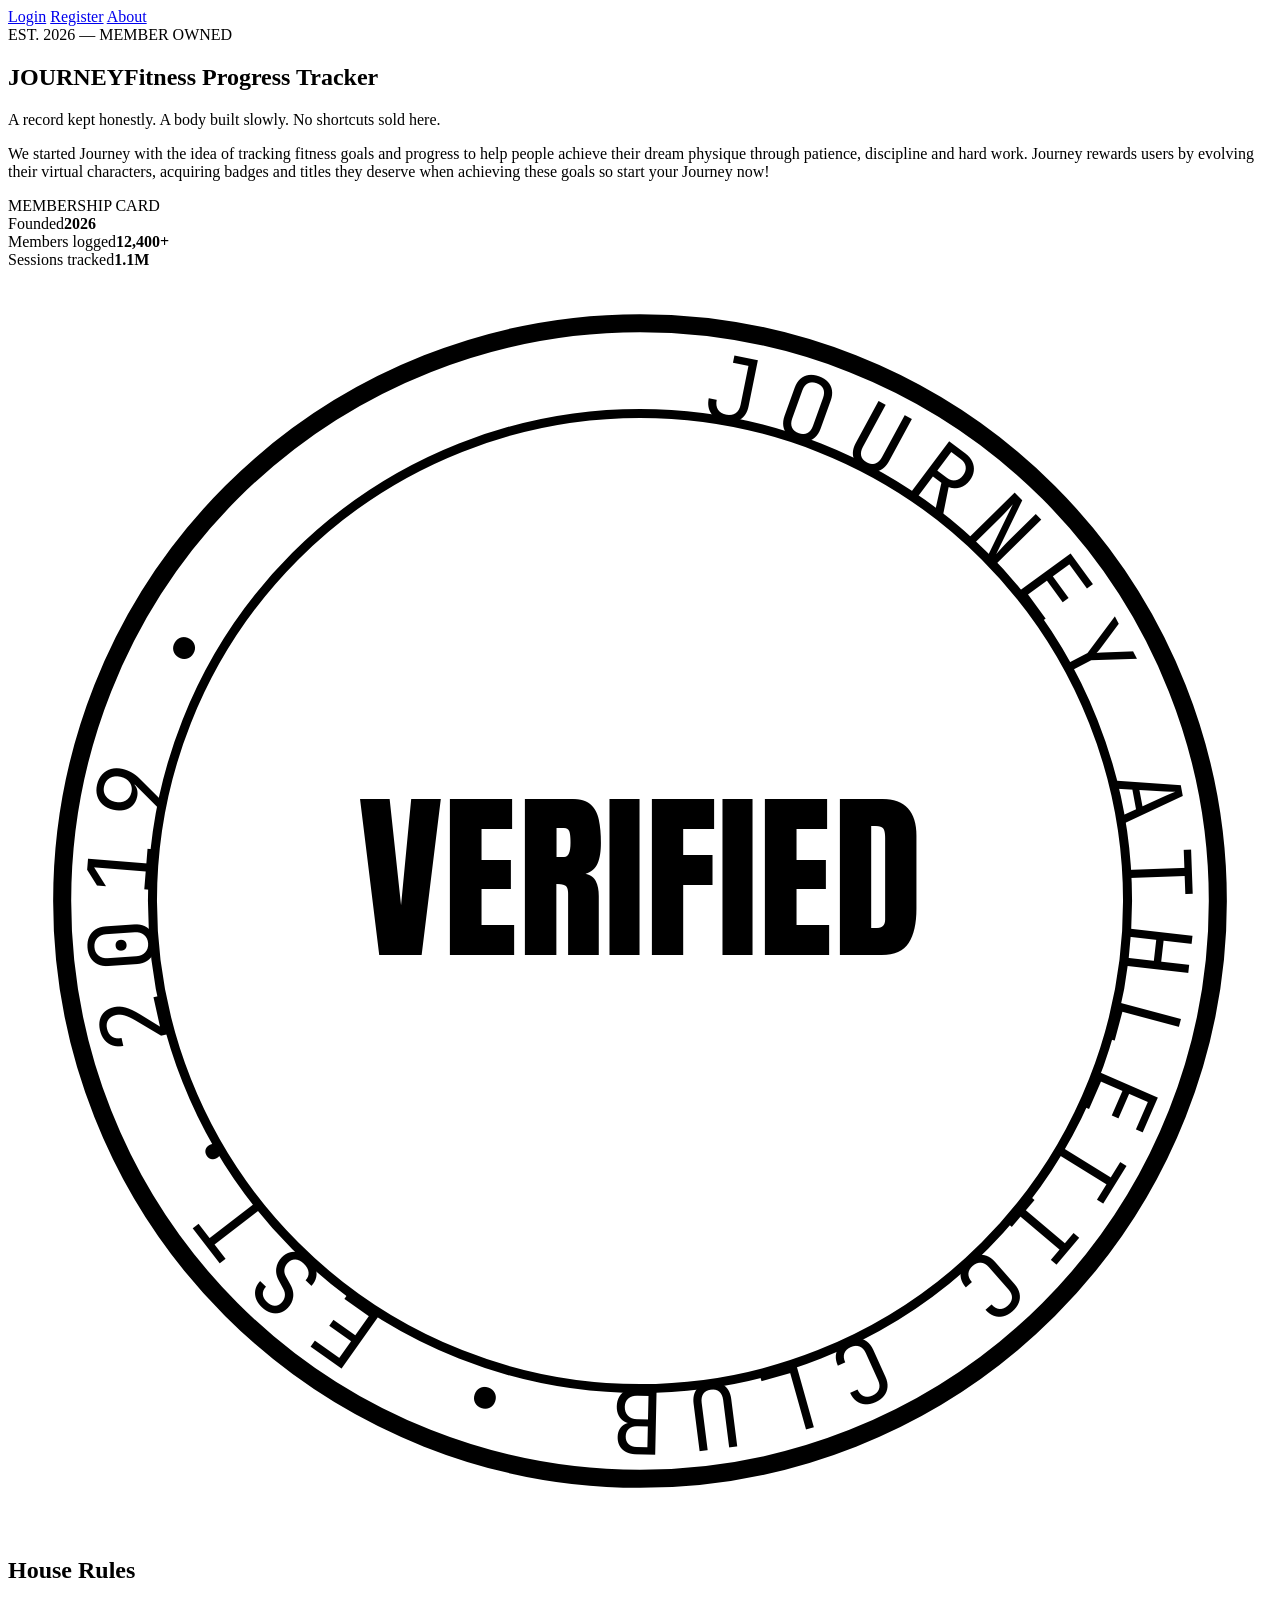
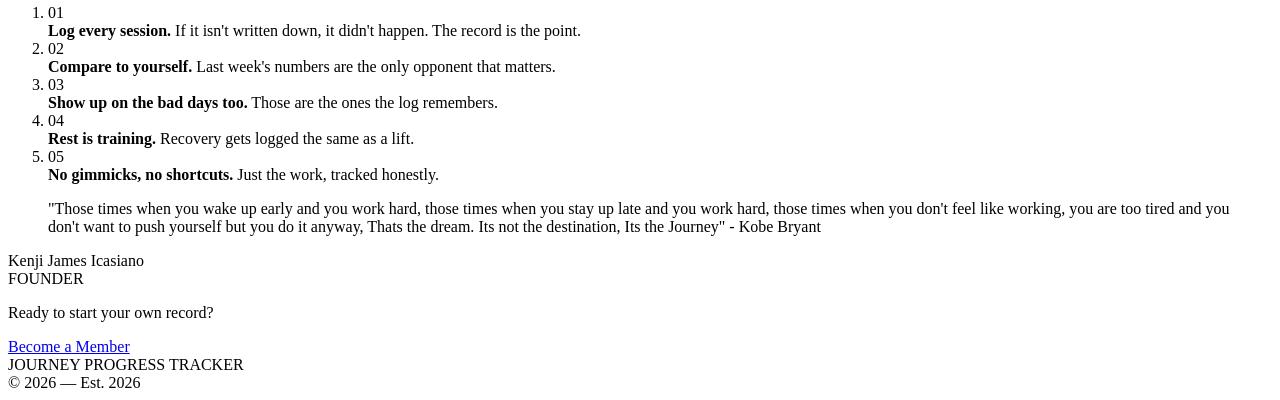
==== about.html @ c95230f8 "Add files via upload" ====
<!DOCTYPE html>
<html lang="en">
<head>
<meta charset="UTF-8">
<meta name="viewport" content="width=device-width, initial-scale=1.0">
<title>JOURNEY — About</title>
<link rel="preconnect" href="https://fonts.googleapis.com">
<link href="https://fonts.googleapis.com/css2?family=Anton&family=Inter:wght@400;500;600;700&family=JetBrains+Mono:wght@500;700&display=swap" rel="stylesheet">
<link rel="stylesheet" href="/css/about.css">
</head>
<body>

  <header class="masthead">
    <nav class="tabs">
      <a href="index.html">Login</a>
      <a href="register.html">Register</a>
      <a href="#" class="active">About</a>
    </nav>
  </header>

  <main>

    <section class="title-block">
      <div class="est">EST. 2026 — MEMBER OWNED</div>
      <h1 class="masthead-title">JOURNEY<span>Fitness Progress Tracker</span></h1>
      <p class="tagline">A record kept honestly. A body built slowly. No shortcuts sold here.</p>
    </section>

    <div class="perforation" aria-hidden="true"></div>

    <section class="story">
      <div class="story-col">
        <span class="dropcap">W</span>e started <span class="green">Journey</span> with the idea of tracking fitness goals and progress to help people achieve their dream physique through patience, discipline and hard work. <span class="green">Journey</span> rewards users by evolving their virtual characters, acquiring badges and titles they deserve when achieving these goals so start your <span class="green">Journey</span> now!</p>
      </div>
      <div class="stat-card">
        <div class="stat-card-head">MEMBERSHIP CARD</div>
        <div class="stat-row"><span>Founded</span><strong>2026</strong></div>
        <div class="stat-row"><span>Members logged</span><strong>12,400+</strong></div>
        <div class="stat-row"><span>Sessions tracked</span><strong>1.1M</strong></div>
        <div class="stamp" aria-hidden="true">
          <svg viewBox="0 0 140 140">
            <circle cx="70" cy="70" r="64" fill="none" stroke="currentColor" stroke-width="2"/>
            <circle cx="70" cy="70" r="54" fill="none" stroke="currentColor" stroke-width="1"/>
            <path id="stampCircle" d="M 70,16 A 54,54 0 1 1 69.9,16" fill="none"/>
            <text font-family="'JetBrains Mono', monospace" font-size="10" letter-spacing="2" fill="currentColor">
              <textPath href="#stampCircle" startOffset="2%">JOURNEY ATHLETIC CLUB • EST. 2019 •</textPath>
            </text>
            <text x="70" y="76" text-anchor="middle" font-family="'Anton', sans-serif" font-size="20" fill="currentColor">VERIFIED</text>
          </svg>
        </div>
      </div>
    </section>

    <section class="rules">
      <h2 class="section-label">House Rules</h2>
      <ol class="manifesto">
        <li><span class="num">01</span><div><strong>Log every session.</strong> If it isn't written down, it didn't happen. The record is the point.</div></li>
        <li><span class="num">02</span><div><strong>Compare to yourself.</strong> Last week's numbers are the only opponent that matters.</div></li>
        <li><span class="num">03</span><div><strong>Show up on the bad days too.</strong> Those are the ones the log remembers.</div></li>
        <li><span class="num">04</span><div><strong>Rest is training.</strong> Recovery gets logged the same as a lift.</div></li>
        <li><span class="num">05</span><div><strong>No gimmicks, no shortcuts.</strong> Just the work, tracked honestly.</div></li>
      </ol>
    </section>

    <section class="quote-block">
      <blockquote>
        "Those times when you wake up early and you work hard, those times when you stay up late and you work hard, those times when you don't feel like working, you are too tired and you don't want to push yourself but you do it anyway, Thats the dream. <span>Its not the destination, Its the Journey</span>" - Kobe Bryant
      </blockquote>
      <div class="quote-attr"> Kenji James Icasiano <br> FOUNDER</div>
    </section>

    <section class="cta">
      <p>Ready to start your own record?</p>
      <a href="register.html" class="btn-join">Become a Member</a>
    </section>

  </main>

  <footer class="letterhead">
    <div>JOURNEY PROGRESS TRACKER</div>
    <div>© 2026 — Est. 2026</div>
  </footer>

<script src="/js/about.js"></script>
</body>
</html>
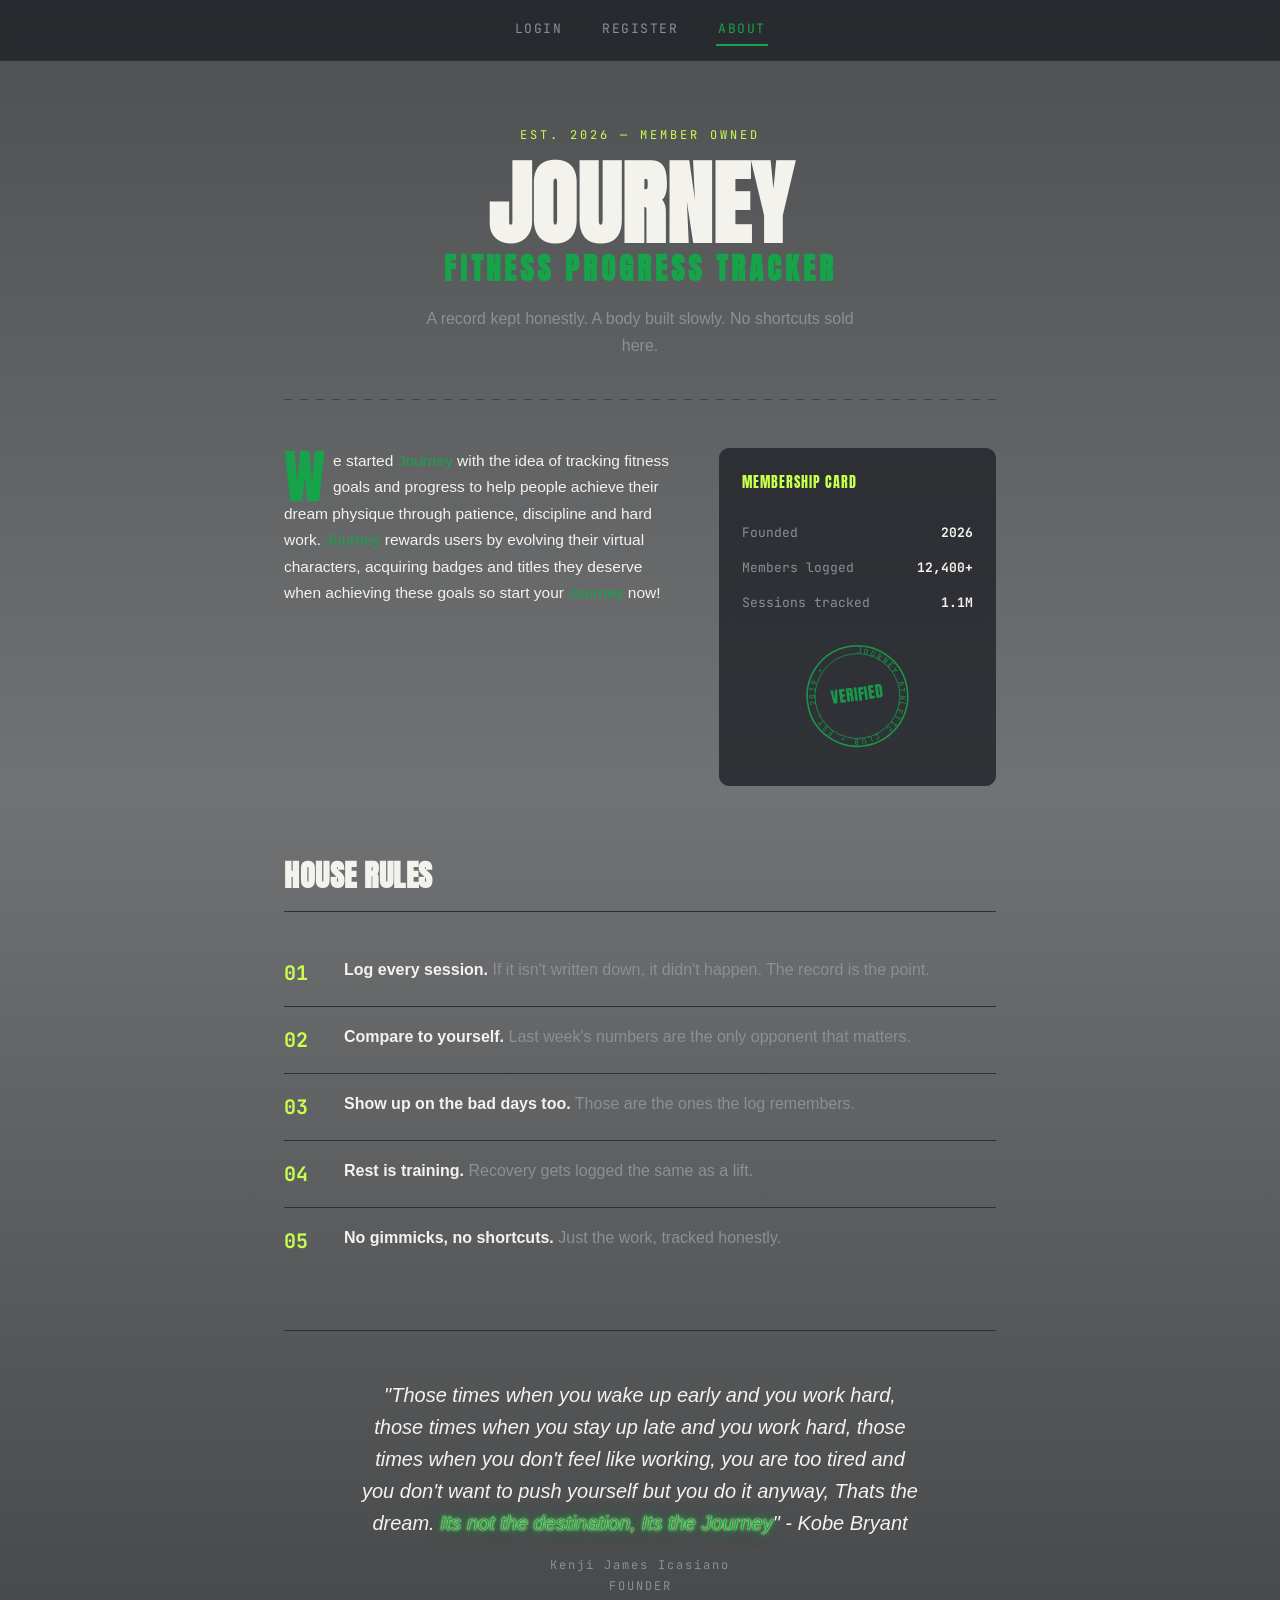
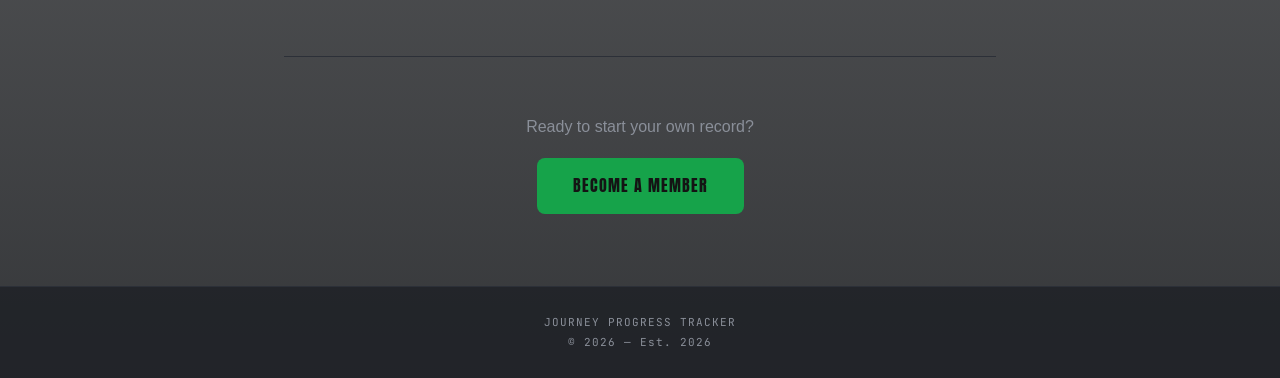
==== commit 3082288c: "Update about.html" ====
--- a/about.html
+++ b/about.html
@@ -6,7 +6,7 @@
 <title>JOURNEY — About</title>
 <link rel="preconnect" href="https://fonts.googleapis.com">
 <link href="https://fonts.googleapis.com/css2?family=Anton&family=Inter:wght@400;500;600;700&family=JetBrains+Mono:wght@500;700&display=swap" rel="stylesheet">
-<link rel="stylesheet" href="/css/about.css">
+<link rel="stylesheet" href="about.css">
 </head>
 <body>
 
@@ -81,6 +81,6 @@
     <div>© 2026 — Est. 2026</div>
   </footer>
 
-<script src="/js/about.js"></script>
+<script src="about.js"></script>
 </body>
 </html>
--- a/about.css
+++ b/about.css
@@ -0,0 +1,317 @@
+:root{
+  --bg:#121417;
+  --surface:#1B1E23;
+  --surface-2:#22262C;
+  --line:#2C3038;
+  --text:#F3F2ED;
+  --text-muted:#8A8F99;
+  --accent:#16a34a;
+  --accent-2:#C8FF4D;
+}
+
+*{box-sizing:border-box;margin:0;padding:0;}
+
+body{
+  background:
+    linear-gradient(180deg, rgba(18,20,23,0.75) 0%, rgba(18,20,23,0.6) 40%, rgba(18,20,23,0.85) 100%),
+    url('images/aboutbg.png') center/cover no-repeat fixed;
+  color:var(--text);
+  font-family:'Inter', sans-serif;
+  line-height:1.7;
+}
+
+a{color:inherit;}
+
+/* ===== MASTHEAD / NAV ===== */
+.masthead{
+  border-bottom:1px solid var(--line);
+  background:rgba(27,30,35,0.75);   /* was: var(--surface) */
+  padding:14px 0;
+  backdrop-filter:blur(6px);         /* optional: frosted-glass look */
+}
+
+
+nav.tabs{
+  max-width:760px;
+  margin:0 auto;
+  display:flex;
+  justify-content:center;
+  gap:36px;
+}
+nav.tabs a{
+  font-family:'JetBrains Mono', monospace;
+  font-size:13px;
+  letter-spacing:1.5px;
+  text-transform:uppercase;
+  text-decoration:none;
+  color:var(--text-muted);
+  padding:4px 2px;
+  border-bottom:2px solid transparent;
+}
+nav.tabs a.active{
+  color:var(--accent);
+  border-bottom-color:var(--accent);
+}
+nav.tabs a:hover:not(.active){
+  color:var(--text);
+}
+
+main{
+  max-width:760px;
+  margin:0 auto;
+  padding:0 24px;
+}
+
+/* ===== TITLE BLOCK ===== */
+.title-block{
+  text-align:center;
+  padding:64px 0 40px;
+}
+.est{
+  font-family:'JetBrains Mono', monospace;
+  font-size:12px;
+  letter-spacing:3px;
+  color:var(--accent-2);
+  text-transform:uppercase;
+  margin-bottom:18px;
+}
+.masthead-title{
+  font-family:'Anton', sans-serif;
+  font-size:clamp(52px, 9vw, 92px);
+  letter-spacing:0.5px;
+  text-transform:uppercase;
+  color:var(--text);
+  line-height:0.9;
+}
+.masthead-title span{
+  display:block;
+  font-size:0.32em;
+  letter-spacing:4px;
+  color:var(--accent);
+  margin-top:10px;
+}
+.tagline{
+  color:var(--text-muted);
+  font-size:16px;
+  margin-top:22px;
+  max-width:460px;
+  margin-left:auto;
+  margin-right:auto;
+}
+
+/* ===== TICKET PERFORATION ===== */
+.perforation{
+  height:1px;
+  background:repeating-linear-gradient(90deg, var(--line) 0 8px, transparent 8px 16px);
+  opacity:0.6;
+  margin:0 0 48px;
+}
+
+/* ===== STORY ===== */
+.story{
+  display:grid;
+  grid-template-columns:1.4fr 1fr;
+  gap:48px;
+  align-items:start;
+  padding-bottom:56px;
+}
+.story-col{
+  font-size:15.5px;
+  color:var(--text);
+}
+.story-col p{
+  margin-top:16px;
+  color:var(--text-muted);
+}
+.dropcap{
+  float:left;
+  font-family:'Anton', sans-serif;
+  font-size:58px;
+  line-height:0.8;
+  padding:6px 8px 0 0;
+  color:var(--accent);
+}
+
+.green{
+  
+  color:var(--accent);
+}
+
+
+.stat-card{
+  position:relative;
+  border:1px solid var(--line);
+  border-radius:10px;
+  background:rgba(27,30,35,0.75);   /* was: var(--surface) */
+  padding:22px 22px 26px;
+  backdrop-filter:blur(6px);
+}
+
+
+.stat-card::before{
+  content:"";
+  position:absolute;
+  inset:5px;
+  border:1px dashed var(--line);
+  border-radius:6px;
+  pointer-events:none;
+}
+.stat-card-head{
+  font-family:'Anton', sans-serif;
+  letter-spacing:1px;
+  text-transform:uppercase;
+  font-size:14px;
+  color:var(--accent-2);
+  border-bottom:1px solid var(--line);
+  padding-bottom:8px;
+  margin-bottom:12px;
+}
+.stat-row{
+  display:flex;
+  justify-content:space-between;
+  font-family:'JetBrains Mono', monospace;
+  font-size:13px;
+  padding:6px 0;
+  border-bottom:1px dotted var(--line);
+  color:var(--text-muted);
+}
+.stat-row strong{
+  color:var(--text);
+}
+.stamp{
+  color:var(--accent);
+  width:110px;
+  margin:20px auto 0;
+  opacity:0.9;
+  transform:rotate(-8deg);
+}
+
+/* ===== RULES / MANIFESTO ===== */
+.rules{
+  padding:8px 0 56px;
+}
+.section-label{
+  font-family:'Anton', sans-serif;
+  font-size:30px;
+  letter-spacing:0.5px;
+  text-transform:uppercase;
+  color:var(--text);
+  border-bottom:1px solid var(--line);
+  padding-bottom:10px;
+  margin-bottom:28px;
+}
+.manifesto{
+  list-style:none;
+}
+.manifesto li{
+  display:flex;
+  gap:20px;
+  padding:16px 0;
+  border-bottom:1px solid var(--line);
+}
+.manifesto li:last-child{
+  border-bottom:none;
+}
+.num{
+  font-family:'JetBrains Mono', monospace;
+  font-weight:700;
+  font-size:20px;
+  color:var(--accent-2);
+  min-width:40px;
+}
+.manifesto strong{
+  font-family:'Inter', sans-serif;
+  color:var(--text);
+}
+.manifesto div{
+  color:var(--text-muted);
+}
+
+/* ===== QUOTE ===== */
+.quote-block{
+  text-align:center;
+  padding:16px 0 60px;
+  border-top:1px solid var(--line);
+  border-bottom:1px solid var(--line);
+  margin-bottom:56px;
+}
+
+.quote-block span {
+  color: #16a34a;
+  text-shadow:
+    0 0 1px #ffffff,
+    0 0 3px #C8FF4D,
+    0 0 8px #16a34a,
+    0 0 16px rgba(22, 163, 74, 0.6);
+}
+
+
+blockquote{
+  font-style:italic;
+  font-size:20px;
+  line-height:1.6;
+  color:var(--text);
+  max-width:560px;
+  margin:32px auto 16px;
+}
+.quote-attr{
+  font-family:'JetBrains Mono', monospace;
+  font-size:12px;
+  letter-spacing:2px;
+  color:var(--text-muted);
+}
+
+/* ===== CTA ===== */
+.cta{
+  text-align:center;
+  padding-bottom:72px;
+}
+.cta p{
+  color:var(--text-muted);
+  margin-bottom:18px;
+}
+.btn-join{
+  display:inline-block;
+  font-family:'Anton', sans-serif;
+  font-size:16px;
+  letter-spacing:1px;
+  text-transform:uppercase;
+  color:#141414;
+  background:var(--accent);
+  text-decoration:none;
+  padding:14px 36px;
+  border-radius:8px;
+  transition:background 0.15s ease;
+}
+.btn-join:hover{
+  background:#1DBB56;
+}
+
+/* ===== FOOTER ===== */
+.letterhead{
+  border-top:1px solid var(--line);
+  background:rgba(27,30,35,0.75);   /* was: var(--surface) */
+  text-align:center;
+  padding:24px 0;
+  font-family:'JetBrains Mono', monospace;
+  font-size:11px;
+  letter-spacing:1px;
+  color:var(--text-muted);
+}
+
+
+.letterhead div{margin:2px 0;}
+
+/* ===== RESPONSIVE ===== */
+@media (max-width: 640px){
+  .story{
+    grid-template-columns:1fr;
+  }
+  .masthead-title{font-size:48px;}
+  nav.tabs{gap:22px;}
+}
+
+:focus-visible{
+  outline:2px solid var(--accent-2);
+  outline-offset:2px;
+}
